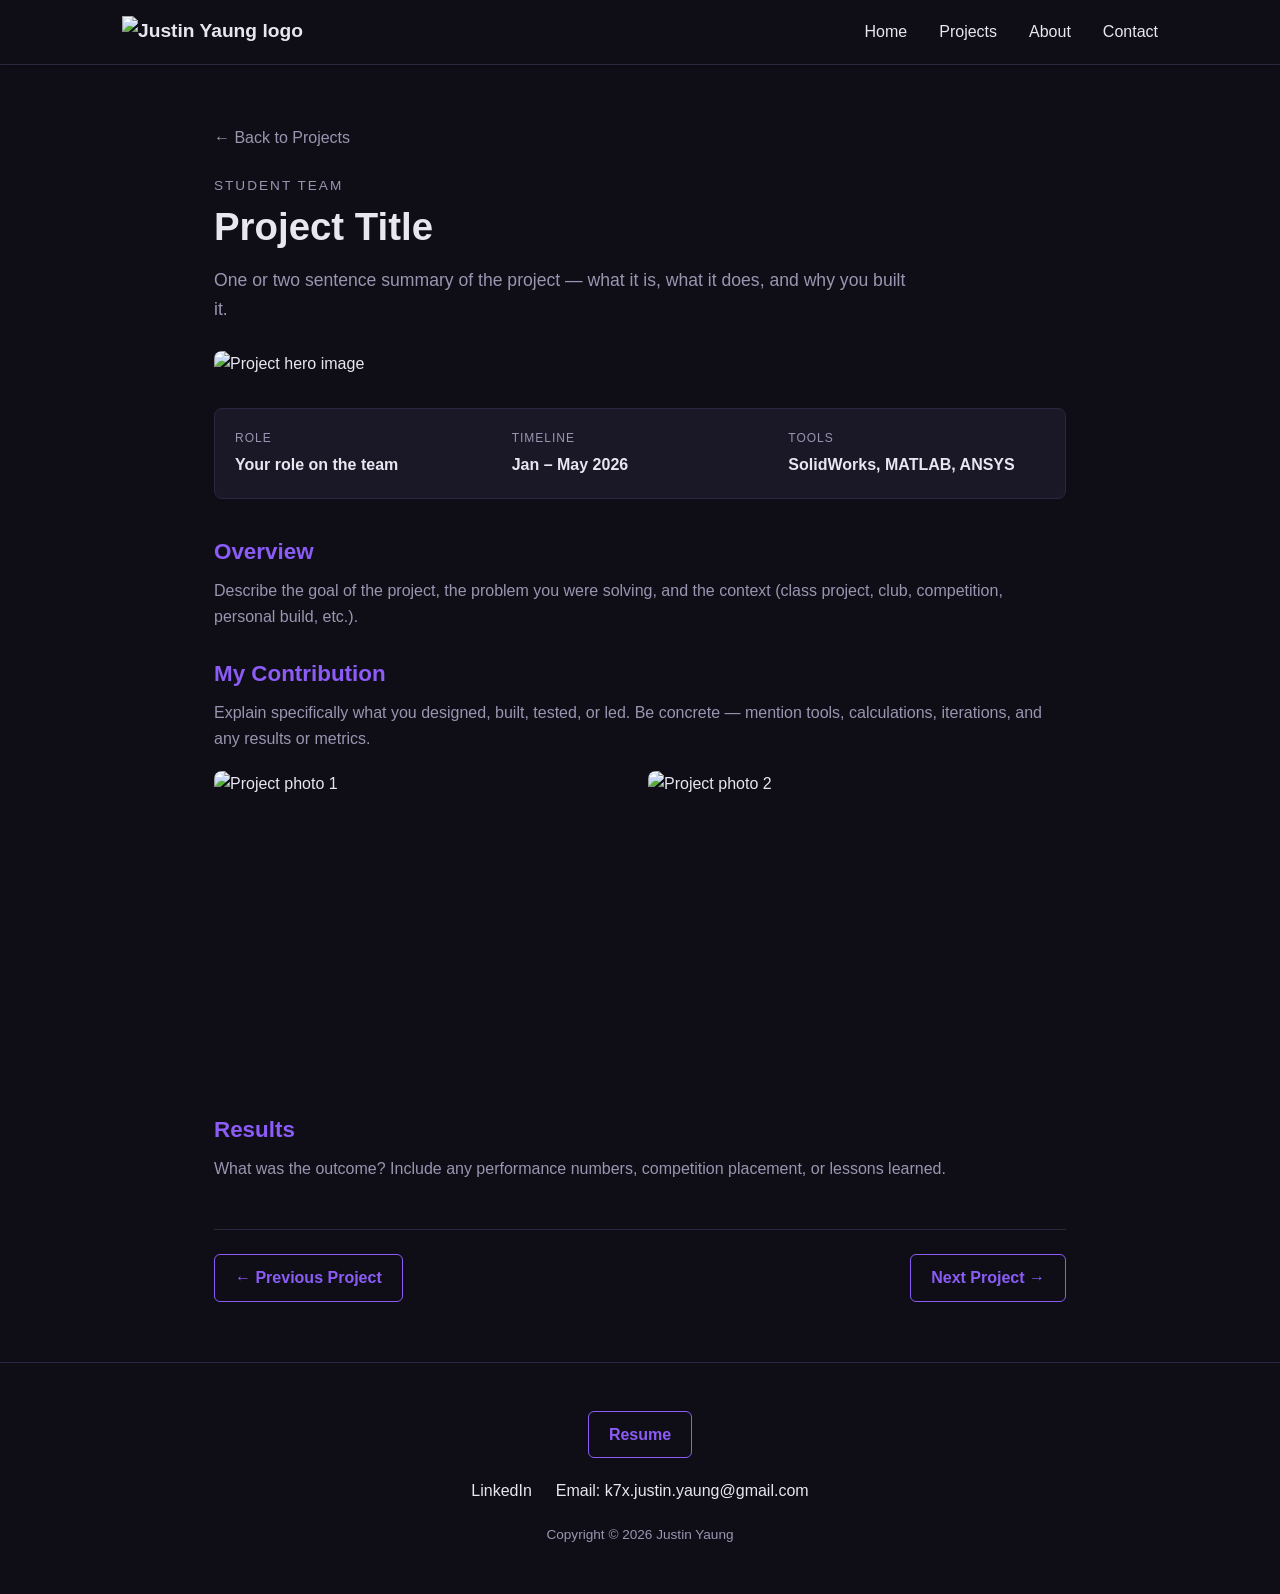
==== projects/drone.html @ cd899d8d "Add files via upload" ====
<!DOCTYPE html>
<html lang="en">
<head>
<meta charset="UTF-8">
<meta name="viewport" content="width=device-width, initial-scale=1.0">
<title>Project Title — Justin Yaung</title>
<link rel="stylesheet" href="../style.css">
</head>
<body>

<header class="navbar">
  <div class="nav-inner">
    <a href="../index.html" class="logo"><img src="../images/logo.png" alt="Justin Yaung logo"></a>
    <nav>
      <ul class="nav-links">
        <li><a href="../index.html#home">Home</a></li>
        <li><a href="../index.html#projects">Projects</a></li>
        <li><a href="../index.html#about">About</a></li>
        <li><a href="../index.html#contact">Contact</a></li>
      </ul>
    </nav>
  </div>
</header>

<main>
  <section class="project-detail">
    <a href="../index.html#projects" class="back-link">← Back to Projects</a>

    <p class="eyebrow">Student Team</p>
    <h1>Project Title</h1>
    <p class="summary">
      One or two sentence summary of the project — what it is, what it does, and why you built it.
    </p>

    <img class="project-hero-img" src="https://placehold.co/900x500?text=Project+Hero+Image" alt="Project hero image">

    <div class="project-meta-row">
      <div>
        <span class="meta-label">Role</span>
        <p>Your role on the team</p>
      </div>
      <div>
        <span class="meta-label">Timeline</span>
        <p>Jan – May 2026</p>
      </div>
      <div>
        <span class="meta-label">Tools</span>
        <p>SolidWorks, MATLAB, ANSYS</p>
      </div>
    </div>

    <div class="project-body">
      <h2>Overview</h2>
      <p>
        Describe the goal of the project, the problem you were solving, and the context
        (class project, club, competition, personal build, etc.).
      </p>

      <h2>My Contribution</h2>
      <p>
        Explain specifically what you designed, built, tested, or led. Be concrete —
        mention tools, calculations, iterations, and any results or metrics.
      </p>

      <div class="project-gallery">
        <img src="https://placehold.co/500x350?text=Photo+1" alt="Project photo 1">
        <img src="https://placehold.co/500x350?text=Photo+2" alt="Project photo 2">
      </div>

      <h2>Results</h2>
      <p>
        What was the outcome? Include any performance numbers, competition placement,
        or lessons learned.
      </p>
    </div>

    <div class="project-nav">
      <a href="project1.html" class="btn-outline">← Previous Project</a>
      <a href="project2.html" class="btn-outline">Next Project →</a>
    </div>
  </section>
</main>

<footer id="contact" class="footer">
  <a href="../resume.pdf" class="btn-outline" target="_blank">Resume</a>
  <div class="footer-links">
    <a href="https://linkedin.com/in/justin-yaung" target="_blank">LinkedIn</a>
    <a href="mailto:k7x.justin.yaung@gmail.com">Email: k7x.justin.yaung@gmail.com</a>
  </div>
  <p class="copyright">Copyright © 2026 Justin Yaung</p>
</footer>

</body>
</html>
---- style.css ----
:root {
  --bg: #0f0e17;
  --bg-alt: #1a1826;
  --text: #e8e6f0;
  --muted: #9a95b0;
  --accent: #8b5cf6;
  --accent-2: #6366f1;
  --border: #2a2740;
  --max-width: 900px;
}

* { box-sizing: border-box; margin: 0; padding: 0; }

body {
  font-family: 'Segoe UI', Helvetica, Arial, sans-serif;
  color: var(--text);
  background: var(--bg);
  line-height: 1.6;
}

h1, h2, h3, h4 { line-height: 1.2; font-weight: 700; }

a { color: inherit; text-decoration: none; }

section { max-width: var(--max-width); margin: 0 auto; padding: 60px 24px; }

/* NAVBAR */
.navbar {
  width: 100%;
  border-bottom: 1px solid var(--border);
  position: sticky;
  top: 0;
  background: var(--bg);
  box-shadow: 0 1px 4px rgba(0,0,0,0.04);
  z-index: 10;
}
.nav-inner {
  width: 100%;
  max-width: 1100px;
  margin: 0 auto;
  display: flex;
  flex-direction: row;
  justify-content: space-between;
  align-items: center;
  padding: 16px 32px;
}
.logo { font-weight: 800; font-size: 1.2rem; white-space: nowrap; display: flex; align-items: center; }
.logo img { height: 32px; width: auto; display: block}
.nav-links {
  list-style: none;
  display: flex;
  flex-direction: row;
  gap: 32px;
}
.nav-links a { font-weight: 500; white-space: nowrap; }
.nav-links a:hover { color: var(--accent); }

@media (max-width: 640px) {
  .nav-inner { flex-wrap: wrap; gap: 12px; padding: 14px 20px; }
  .nav-links { gap: 16px; flex-wrap: wrap; justify-content: center; }
}

/* HERO */
.hero { text-align: center; padding-top: 80px; }
.eyebrow { text-transform: uppercase; letter-spacing: 2px; color: var(--muted); font-size: 0.85rem; margin-bottom: 8px; }
.hero h1 { font-size: 3rem; margin-bottom: 16px; }
.summary { max-width: 600px; margin: 0 auto 32px; color: var(--muted); font-size: 1.1rem; }
.hero-img { width: 100%; border-radius: 8px; }

/* TRAITS */
.traits {
  display: grid;
  grid-template-columns: 1fr 1fr;
  gap: 32px;
}
.trait-card {
  background: var(--bg-alt);
  border: 1px solid var(--border);
  border-radius: 8px;
  padding: 24px;
}
.trait-card h3 { margin-bottom: 12px; }
.trait-card ul { padding-left: 20px; color: var(--muted); }
.trait-card li { margin-bottom: 6px; }

/* EXPERIENCE */
.experience h2, .projects h2, .about h2 { font-size: 2rem; margin-bottom: 24px; }

.logo-strip {
  display: flex;
  gap: 20px;
  flex-wrap: wrap;
  margin-bottom: 40px;
}
.logo-strip img { width: 60px; height: 60px; border-radius: 8px; object-fit: cover; }

.timeline-item {
  display: grid;
  grid-template-columns: 160px 1fr;
  gap: 24px;
  padding: 32px 0;
  border-top: 1px solid var(--border);
}
.timeline-item:first-child { border-top: none; }
.timeline-meta { color: var(--muted); font-size: 0.9rem; }
.timeline-meta .date { display: block; font-weight: 600; color: var(--text); }
.timeline-content h3 { margin-bottom: 8px; font-size: 1.15rem; }
.timeline-content p { color: var(--muted); margin-bottom: 12px; }
.timeline-content img { width: 100%; max-width: 500px; border-radius: 8px; margin-bottom: 12px; display: block; }
.read-more { color: var(--accent); font-weight: 600; }

/* PROJECTS */
.project-grid {
  display: grid;
  grid-template-columns: repeat(auto-fit, minmax(240px, 1fr));
  gap: 24px;
  margin-bottom: 32px;
}
.project-card {
  border: 1px solid var(--border);
  background: var(--bg-alt);
  border-radius: 8px;
  overflow: hidden;
  display: block;
  transition: transform 0.15s ease, box-shadow 0.15s ease, border-color 0.15s ease;
}
.project-card:hover { transform: translateY(-4px); box-shadow: 0 8px 24px rgba(139,92,246,0.25); border-color: var(--accent); }
.project-card img { width: 100%; height: 180px; object-fit: cover; display: block; }
.project-info { padding: 14px 16px; }
.project-info h4 { margin-bottom: 4px; }
.tag { font-size: 0.8rem; color: var(--muted); text-transform: uppercase; letter-spacing: 1px; }

.btn-outline {
  display: inline-block;
  border: 1px solid var(--accent);
  color: var(--accent);
  border-radius: 6px;
  padding: 10px 20px;
  font-weight: 600;
}
.btn-outline:hover { background: linear-gradient(135deg, var(--accent), var(--accent-2)); color: #fff; border-color: transparent; }

/* ABOUT */
.about p { color: var(--muted); max-width: 700px; }

/* FOOTER */
.footer {
  border-top: 1px solid var(--border);
  text-align: center;
  padding: 48px 24px;
}
.footer-links { margin: 20px 0; display: flex; justify-content: center; gap: 24px; }
.footer-links a:hover { color: var(--accent); }
.copyright { color: var(--muted); font-size: 0.85rem; }

/* PROJECT DETAIL PAGE */
.project-detail { padding-top: 60px; }
.back-link {
  display: inline-block;
  color: var(--muted);
  margin-bottom: 24px;
  font-weight: 500;
}
.back-link:hover { color: var(--accent); }

.project-detail h1 { font-size: 2.4rem; margin: 8px 0 16px; }
.project-detail .summary { text-align: left; margin: 0 0 28px; max-width: 700px; }
.project-hero-img { width: 100%; border-radius: 8px; margin-bottom: 32px; }

.project-meta-row {
  display: grid;
  grid-template-columns: repeat(3, 1fr);
  gap: 20px;
  background: var(--bg-alt);
  border: 1px solid var(--border);
  border-radius: 8px;
  padding: 20px;
  margin-bottom: 40px;
}
.meta-label {
  display: block;
  text-transform: uppercase;
  letter-spacing: 1px;
  font-size: 0.75rem;
  color: var(--muted);
  margin-bottom: 4px;
}
.project-meta-row p { font-weight: 600; }

.project-body h2 {
  font-size: 1.4rem;
  margin: 32px 0 12px;
  color: var(--accent);
}
.project-body p { color: var(--muted); margin-bottom: 16px; }

.project-gallery {
  display: grid;
  grid-template-columns: 1fr 1fr;
  gap: 16px;
  margin: 20px 0;
}
.project-gallery img { width: 100%; aspect-ratio: 4 / 3; object-fit: cover; border-radius: 8px; display: block; }
.project-gallery figcaption {
  font-size: 0.85rem;
  color: var(--muted);
  margin-top: 8px;
  text-align: center;
}

.project-nav {
  display: flex;
  justify-content: space-between;
  margin-top: 48px;
  padding-top: 24px;
  border-top: 1px solid var(--border);
}

@media (max-width: 640px) {
  .project-meta-row { grid-template-columns: 1fr; }
  .project-gallery { grid-template-columns: 1fr; }
  .project-nav { flex-direction: column; gap: 12px; }
}

/* RESPONSIVE */
@media (max-width: 640px) {
  .nav-links { gap: 14px; font-size: 0.9rem; }
  .traits { grid-template-columns: 1fr; }
  .timeline-item { grid-template-columns: 1fr; }
  .hero h1 { font-size: 2.2rem; }
}
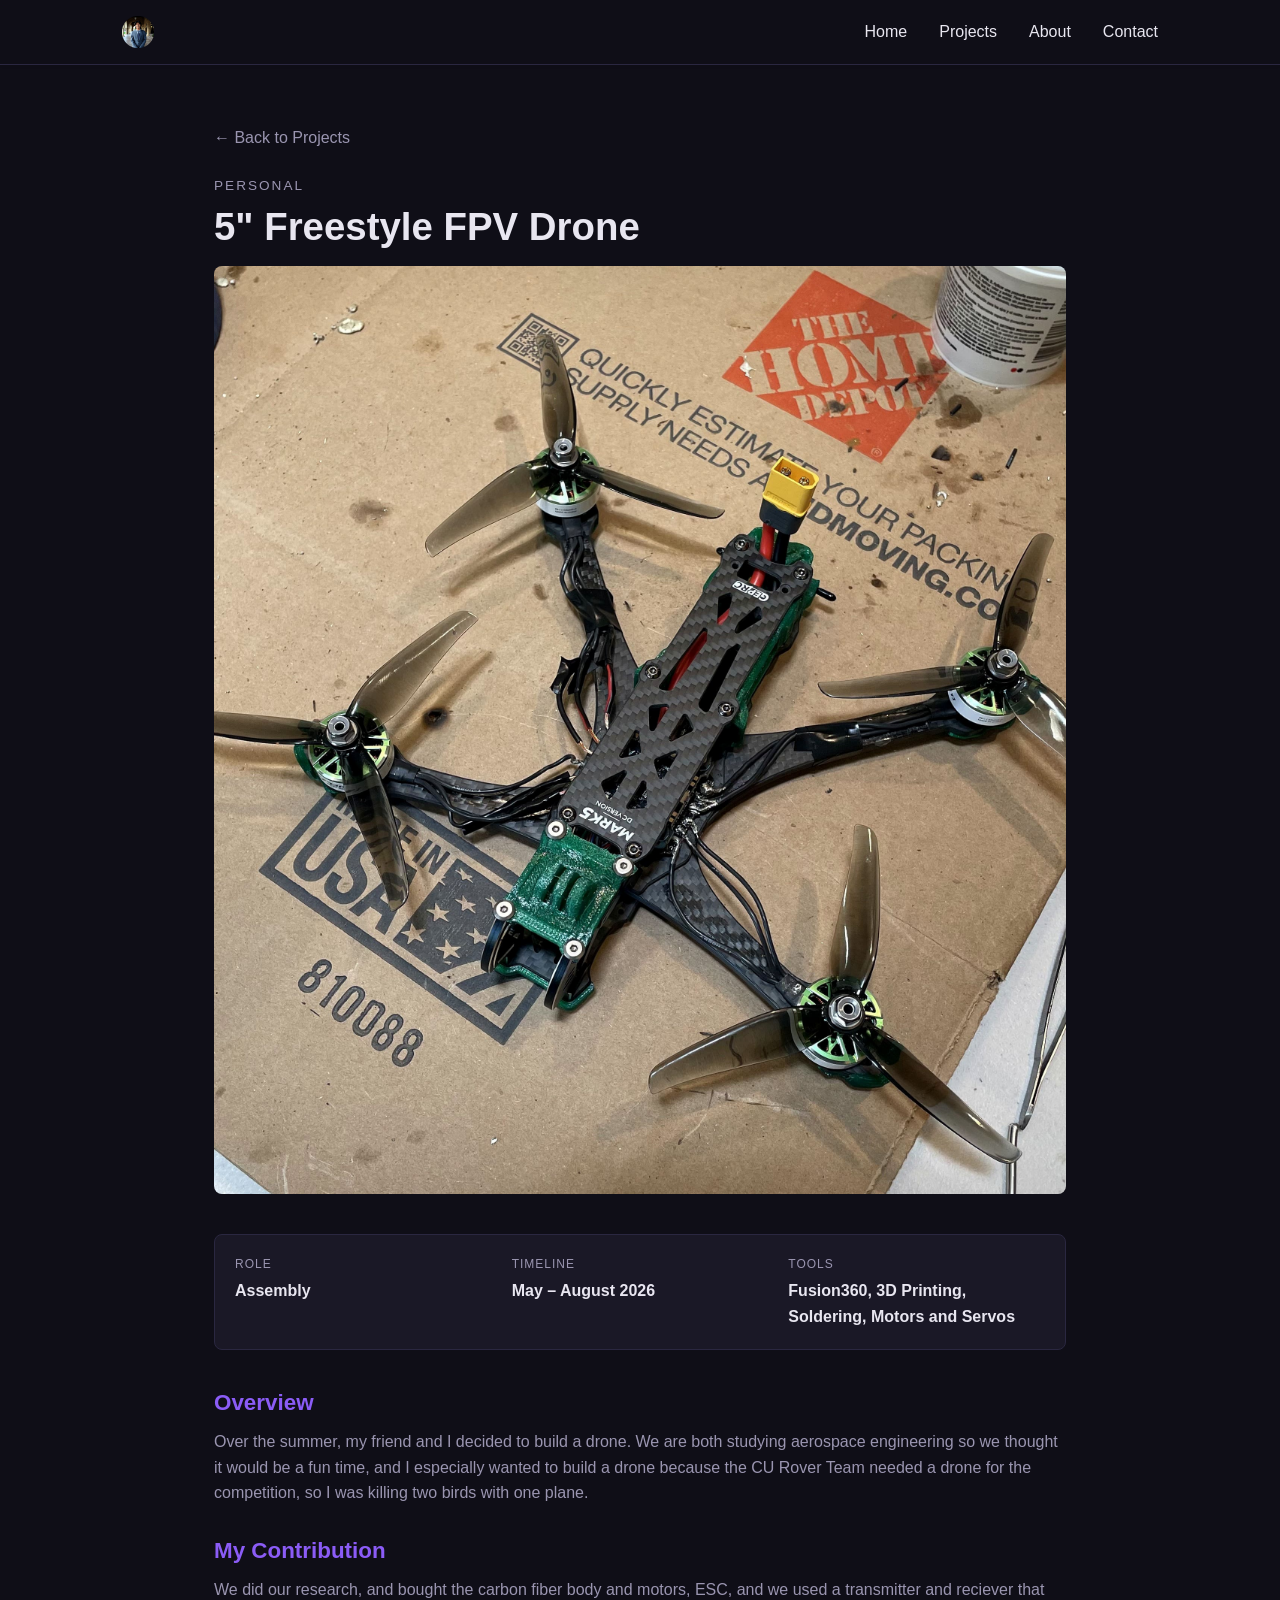
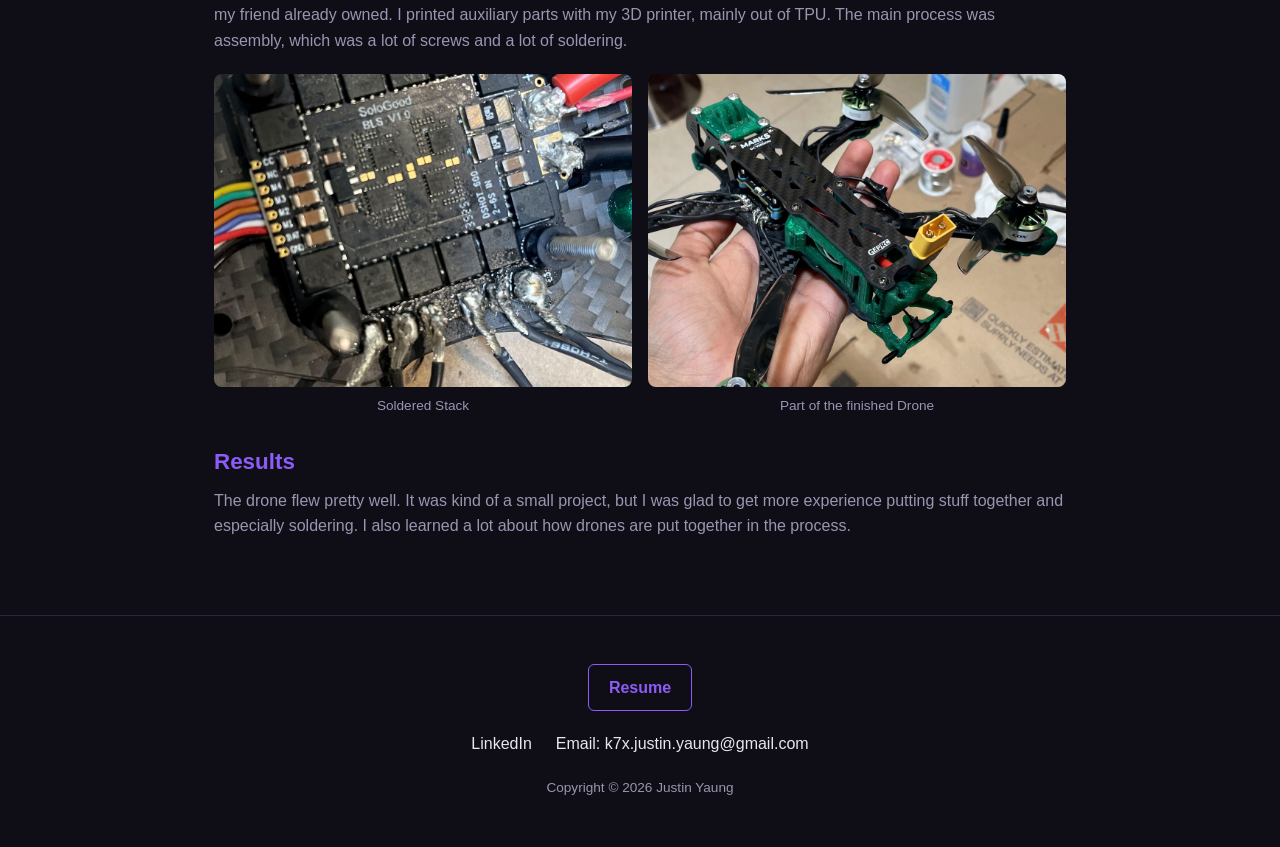
==== commit 6fe37dd4: "Add files via upload" ====
--- a/projects/drone.html
+++ b/projects/drone.html
@@ -26,57 +26,55 @@
   <section class="project-detail">
     <a href="../index.html#projects" class="back-link">← Back to Projects</a>
 
-    <p class="eyebrow">Student Team</p>
-    <h1>Project Title</h1>
-    <p class="summary">
-      One or two sentence summary of the project — what it is, what it does, and why you built it.
-    </p>
+    <p class="eyebrow">Personal</p>
+    <h1>5" Freestyle FPV Drone</h1>
 
-    <img class="project-hero-img" src="https://placehold.co/900x500?text=Project+Hero+Image" alt="Project hero image">
+    <img class="project-hero-img" src="../images/dronefull.jpg" alt="Project hero image">
 
     <div class="project-meta-row">
       <div>
         <span class="meta-label">Role</span>
-        <p>Your role on the team</p>
+        <p>Assembly</p>
       </div>
       <div>
         <span class="meta-label">Timeline</span>
-        <p>Jan – May 2026</p>
+        <p>May – August 2026</p>
       </div>
       <div>
         <span class="meta-label">Tools</span>
-        <p>SolidWorks, MATLAB, ANSYS</p>
+        <p>Fusion360, 3D Printing, Soldering, Motors and Servos</p>
       </div>
     </div>
 
     <div class="project-body">
       <h2>Overview</h2>
       <p>
-        Describe the goal of the project, the problem you were solving, and the context
-        (class project, club, competition, personal build, etc.).
+        Over the summer, my friend and I decided to build a drone. We are both studying aerospace engineering so we thought it would be a fun time, and I especially wanted
+        to build a drone because the CU Rover Team needed a drone for the competition, so I was killing two birds with one plane. 
       </p>
 
       <h2>My Contribution</h2>
       <p>
-        Explain specifically what you designed, built, tested, or led. Be concrete —
-        mention tools, calculations, iterations, and any results or metrics.
+        We did our research, and bought the carbon fiber body and motors, ESC, and we used a transmitter and reciever that my friend already owned.
+        I printed auxiliary parts with my 3D printer, mainly out of TPU. The main process was assembly, which was a lot of screws and a lot of soldering.
       </p>
 
       <div class="project-gallery">
-        <img src="https://placehold.co/500x350?text=Photo+1" alt="Project photo 1">
-        <img src="https://placehold.co/500x350?text=Photo+2" alt="Project photo 2">
+        <figure>
+          <img src="../images/dronestack.jpg" alt="Project photo 1">
+          <figcaption> Soldered Stack </figcaption>
+        </figure>
+        <figure>
+          <img src="../images/dronesome.jpg" alt="Project photo 2">
+          <figcaption> Part of the finished Drone </figcaption>
+        </figure>
       </div>
 
       <h2>Results</h2>
       <p>
-        What was the outcome? Include any performance numbers, competition placement,
-        or lessons learned.
+        The drone flew pretty well. It was kind of a small project, but I was glad to get more experience putting stuff together and especially soldering. I also 
+        learned a lot about how drones are put together in the process. 
       </p>
-    </div>
-
-    <div class="project-nav">
-      <a href="project1.html" class="btn-outline">← Previous Project</a>
-      <a href="project2.html" class="btn-outline">Next Project →</a>
     </div>
   </section>
 </main>
